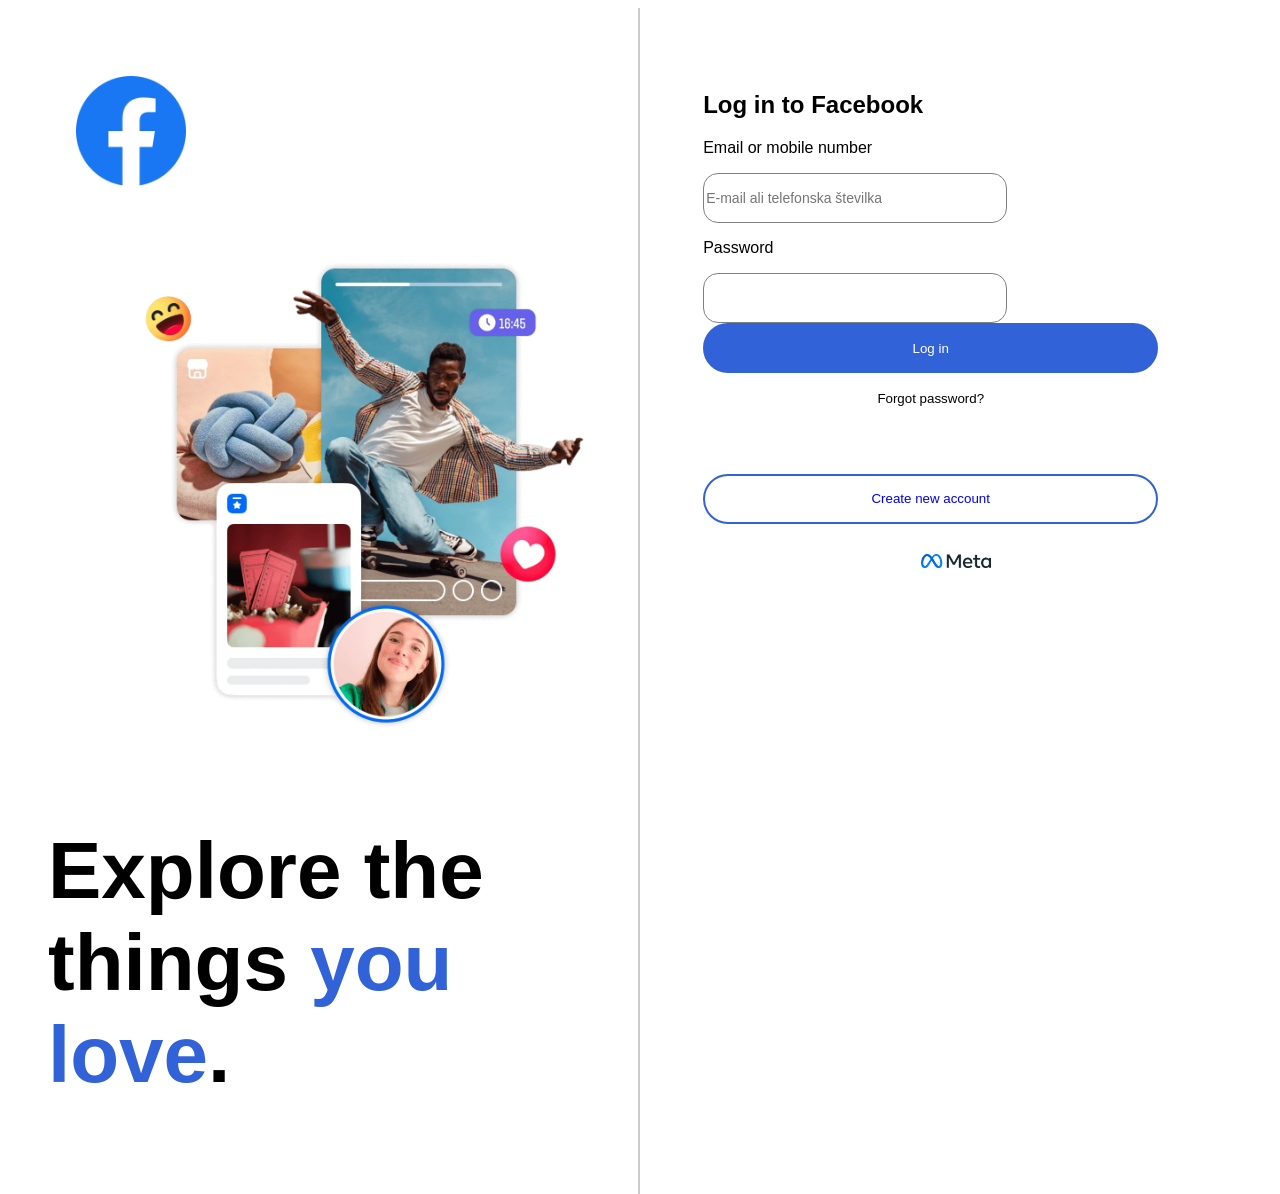
==== index.html @ dcfb1d80 "prvi commit" ====
<!DOCTYPE html>
<html>
<head>
	<title>Facebook</title>
	<link rel="stylesheet" href="styles.css">
	<script src="script.js"></script>
</head>
<body>
	<div class="vse">
		
		<div class="levi">
			<img src="logo.png" alt="logo" class="logo">
			<img src="slika1.png" alt="slika1"  class="slika1">
			<h1 class="levoBesedil">Explore the things <span style="color:#3162d8;">you love</span>.</h1>
		</div>

		<div class="desni">
			<h2>Log in to Facebook</h2>
			<div class="polje">
				<p>Email or mobile number</p> 
				<input type="text" name="email" class="mail" placeholder="E-mail ali telefonska številka" required>
			</div>
			<div class="polje">
				<p>Password</p>
				<input type="password" name="geslo" required>
			</div>
			<button type="submit" class="b1">Log in</button>
			<button id="forgot-password" class="b2">Forgot password?</button>
			<button type="submit" class="b3"><a href="singUp.html" style="text-decoration: none;">Create new account</a></button>
			<div class="metaPolje">
				<img src="meta.png" alt="meta" class="meta">
			</div>
		</div>
	
	</div>
</body>
</html>
---- styles.css ----
body{
	font-family: Segoe UI Historic, Segoe UI, Helvetica, Arial, sans-serif;
}

.vse {
    margin: 0 auto;
    display: grid;
	grid-template-columns: 1fr 1fr;
	height: 100vh;
}

.levi {
	/*width: 45%;*/
	border-right: 2px solid #CCCCCC;
	padding: 40px;
}

.logo {
	width: 20%;
	margin: 5%;
}

.slika1 {
    width: 100%;
}

.levoBesedil {
	font-size: 500%;
}

.desni {
	/*width: 45%;*/
	padding: 10%;
}
.metaPolje {
	display: flex;
    justify-content: center;
    align-items: center;
    flex-direction: column;
    margin: 30px;
}

.meta {
	width: 70px;
	display: block;
}

button{
	width: 90%;
    height: 50px;
	border-radius: 50px;
}

input{
	border: 1px solid gray;
	border-radius: 15px;
    font-size: 14px;
    box-sizing: border-box;
	width: 60%;
    height: 50px;
}

select {
	border: 1px solid gray;
	border-radius: 15px;
    font-size: 14px;
    box-sizing: border-box;
	width: 60%;
    height: 50px;
}

.b1 {
	background-color: #3162d8;
	border: 2px solid #3162d8;
	color: white;
}

.b1:hover {
    background-color: #2851A3;
}

.b2 {
	background-color: white;
	border: 2px solid white;
	color: black;
}

.b2:hover {
    background-color: #CCCCCC;
}

.b3 {
	border: 2px solid #3162d8;
	background-color: white;
	color: #3162d8;
	margin-top: 10%;
}

.b3:hover {
    background-color: #CCCCCC;
}

.b4 {
	background-color: #f3f4f5;
	border: 2px solid white;
	color: black;
}

.b4:hover {
    background-color: #CCCCCC;
}


@media (max-width:1100px) {
	.vse{
		grid-template-columns: 1fr;
		}
	
	.levi{
		display:none;
	}
	
}

.out {
    text-align: center;
	background-color: white;
	border: 2px solid white;
	color: black;
	width: 50px;
    height: 50px;
	font-size: 30px;
	display: block;
    margin-bottom: 10px;
}

.singUp {
	margin: 5% 10%;
}

.out:hover {
    background-color: #CCCCCC;
}

.d {
	display: flex;
    gap: 5px;
    align-items: center;
}

.da {
	display: flex;
    flex-direction: column;
}
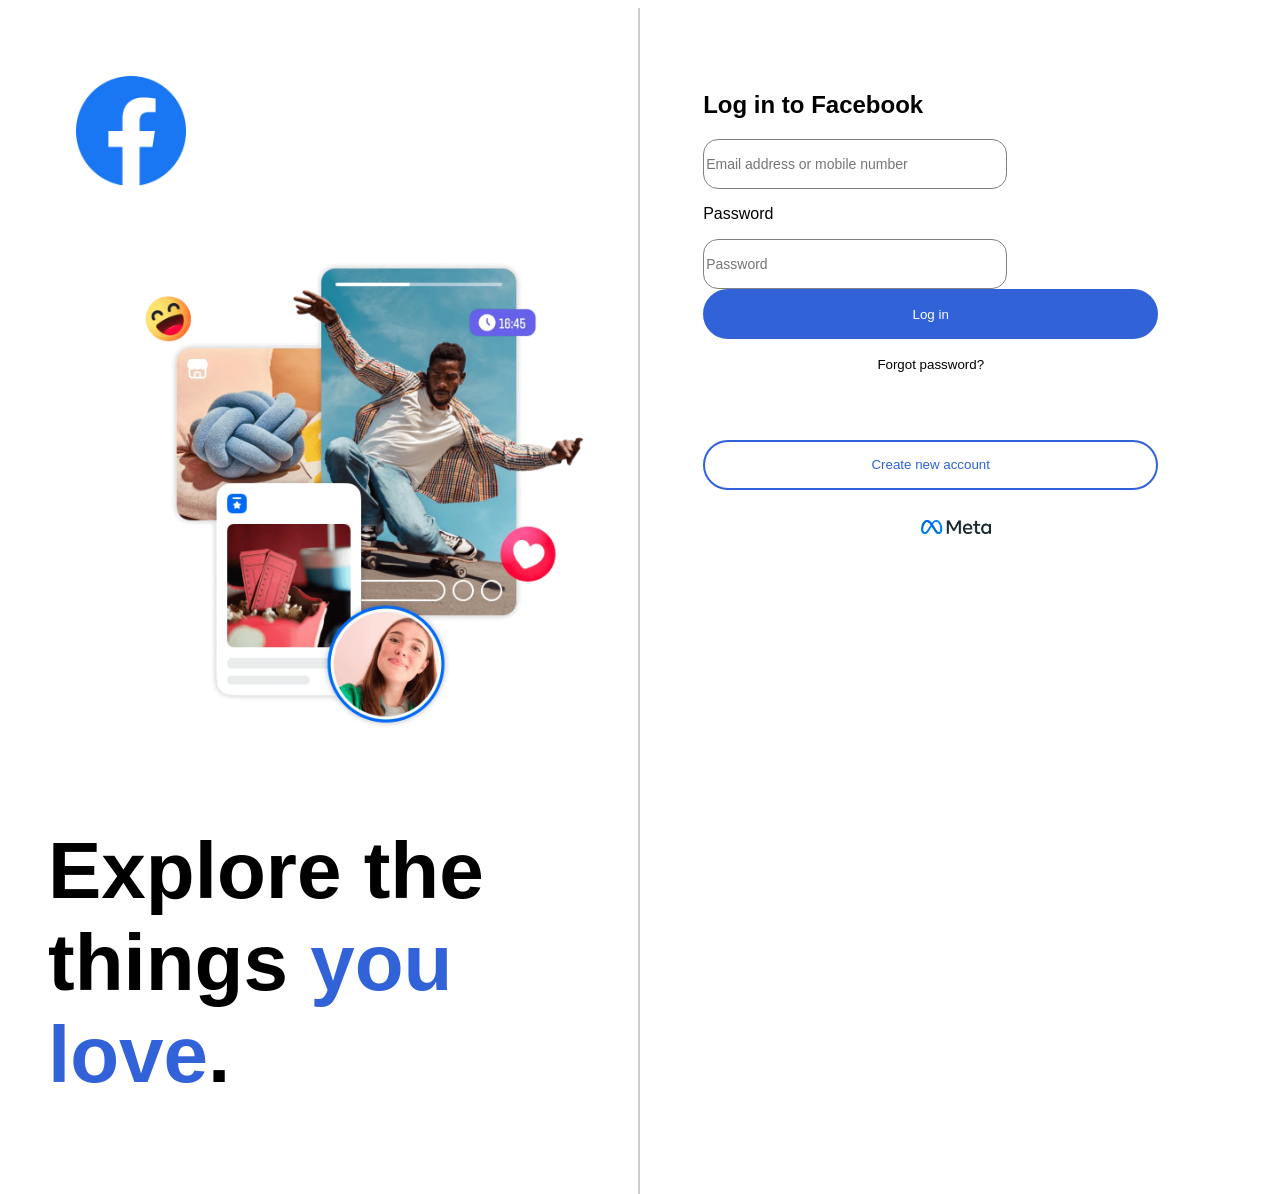
==== commit 7063c85a: "posodobljeno" ====
--- a/index.html
+++ b/index.html
@@ -17,16 +17,15 @@
 		<div class="desni">
 			<h2>Log in to Facebook</h2>
 			<div class="polje">
-				<p>Email or mobile number</p> 
-				<input type="text" name="email" class="mail" placeholder="E-mail ali telefonska številka" required>
+				<input type="text" name="email" class="mail" placeholder="Email address or mobile number" required>
 			</div>
 			<div class="polje">
 				<p>Password</p>
-				<input type="password" name="geslo" required>
+				<input type="password" name="geslo" placeholder="Password" required>
 			</div>
 			<button type="submit" class="b1">Log in</button>
 			<button id="forgot-password" class="b2">Forgot password?</button>
-			<button type="submit" class="b3"><a href="singUp.html" style="text-decoration: none;">Create new account</a></button>
+			<button id="create-account" class="b3">Create new account</button>
 			<div class="metaPolje">
 				<img src="meta.png" alt="meta" class="meta">
 			</div>
--- a/styles.css
+++ b/styles.css
@@ -1,6 +1,8 @@
 body{
 	font-family: Segoe UI Historic, Segoe UI, Helvetica, Arial, sans-serif;
 }
+
+
 
 .vse {
     margin: 0 auto;
@@ -151,4 +153,8 @@
 .da {
 	display: flex;
     flex-direction: column;
+}
+
+.hidden{
+	display: none!important;
 }
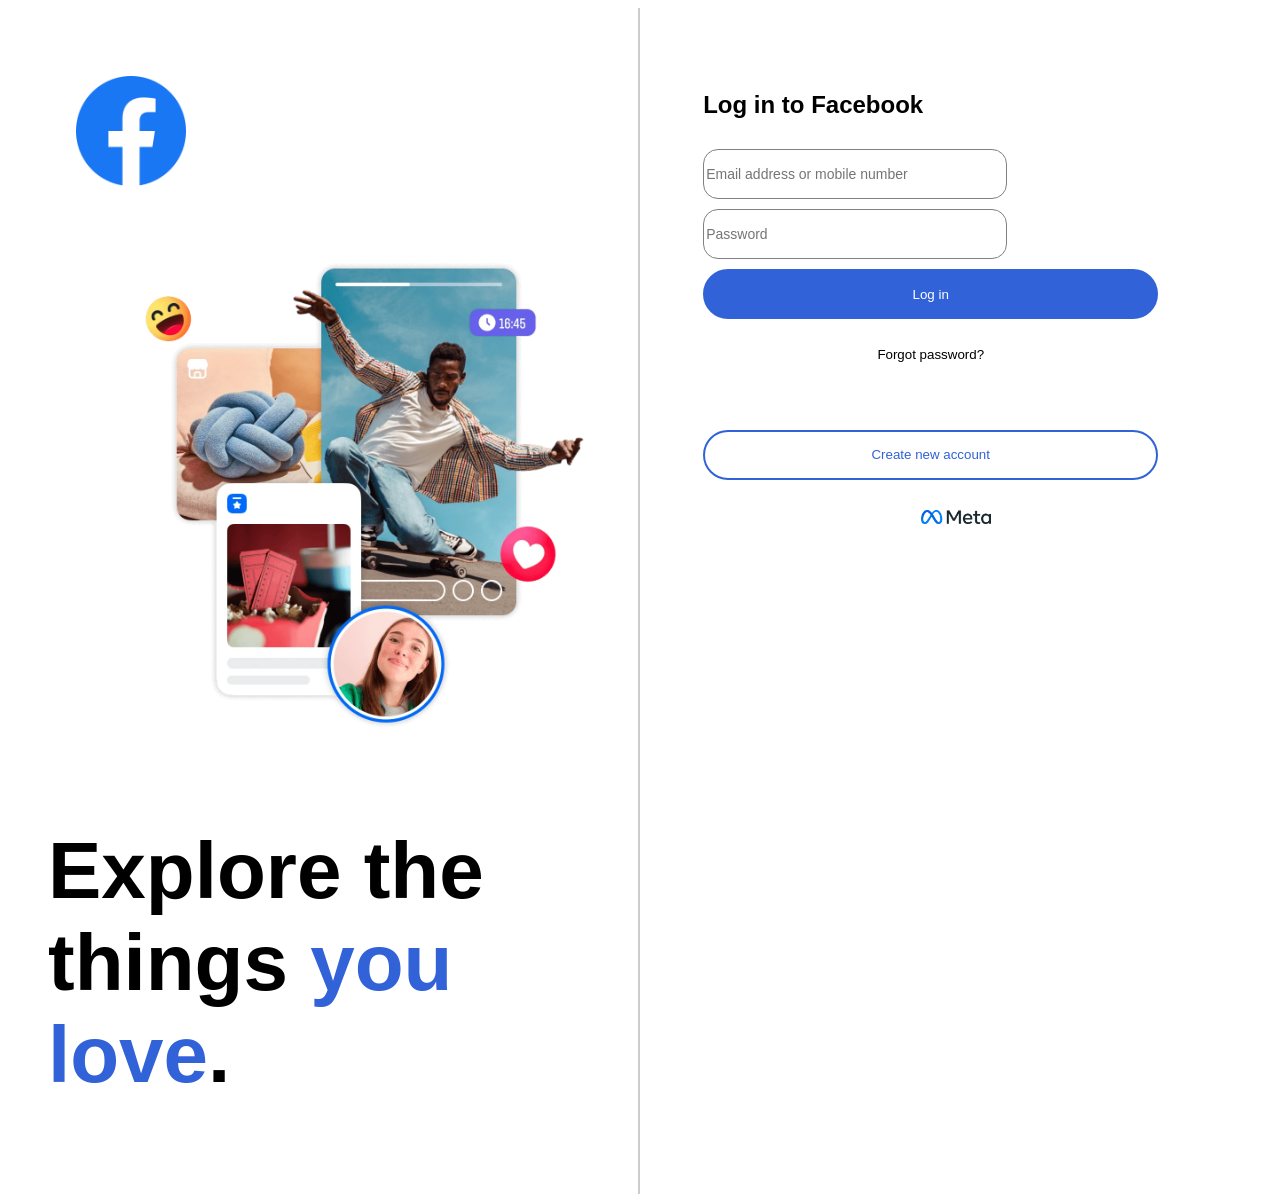
==== commit 512c4ef3: "posodobljeno" ====
--- a/index.html
+++ b/index.html
@@ -20,7 +20,6 @@
 				<input type="text" name="email" class="mail" placeholder="Email address or mobile number" required>
 			</div>
 			<div class="polje">
-				<p>Password</p>
 				<input type="password" name="geslo" placeholder="Password" required>
 			</div>
 			<button type="submit" class="b1">Log in</button>
--- a/styles.css
+++ b/styles.css
@@ -51,6 +51,7 @@
 	width: 90%;
     height: 50px;
 	border-radius: 50px;
+	margin-top: 10px;
 }
 
 input{
@@ -60,6 +61,7 @@
     box-sizing: border-box;
 	width: 60%;
     height: 50px;
+	margin-top: 10px;
 }
 
 select {
@@ -69,6 +71,7 @@
     box-sizing: border-box;
 	width: 60%;
     height: 50px;
+	margin-top: 10px;
 }
 
 .b1 {
@@ -140,6 +143,10 @@
 	margin: 5% 10%;
 }
 
+.password {
+	margin: 5% 10%;
+}
+
 .out:hover {
     background-color: #CCCCCC;
 }
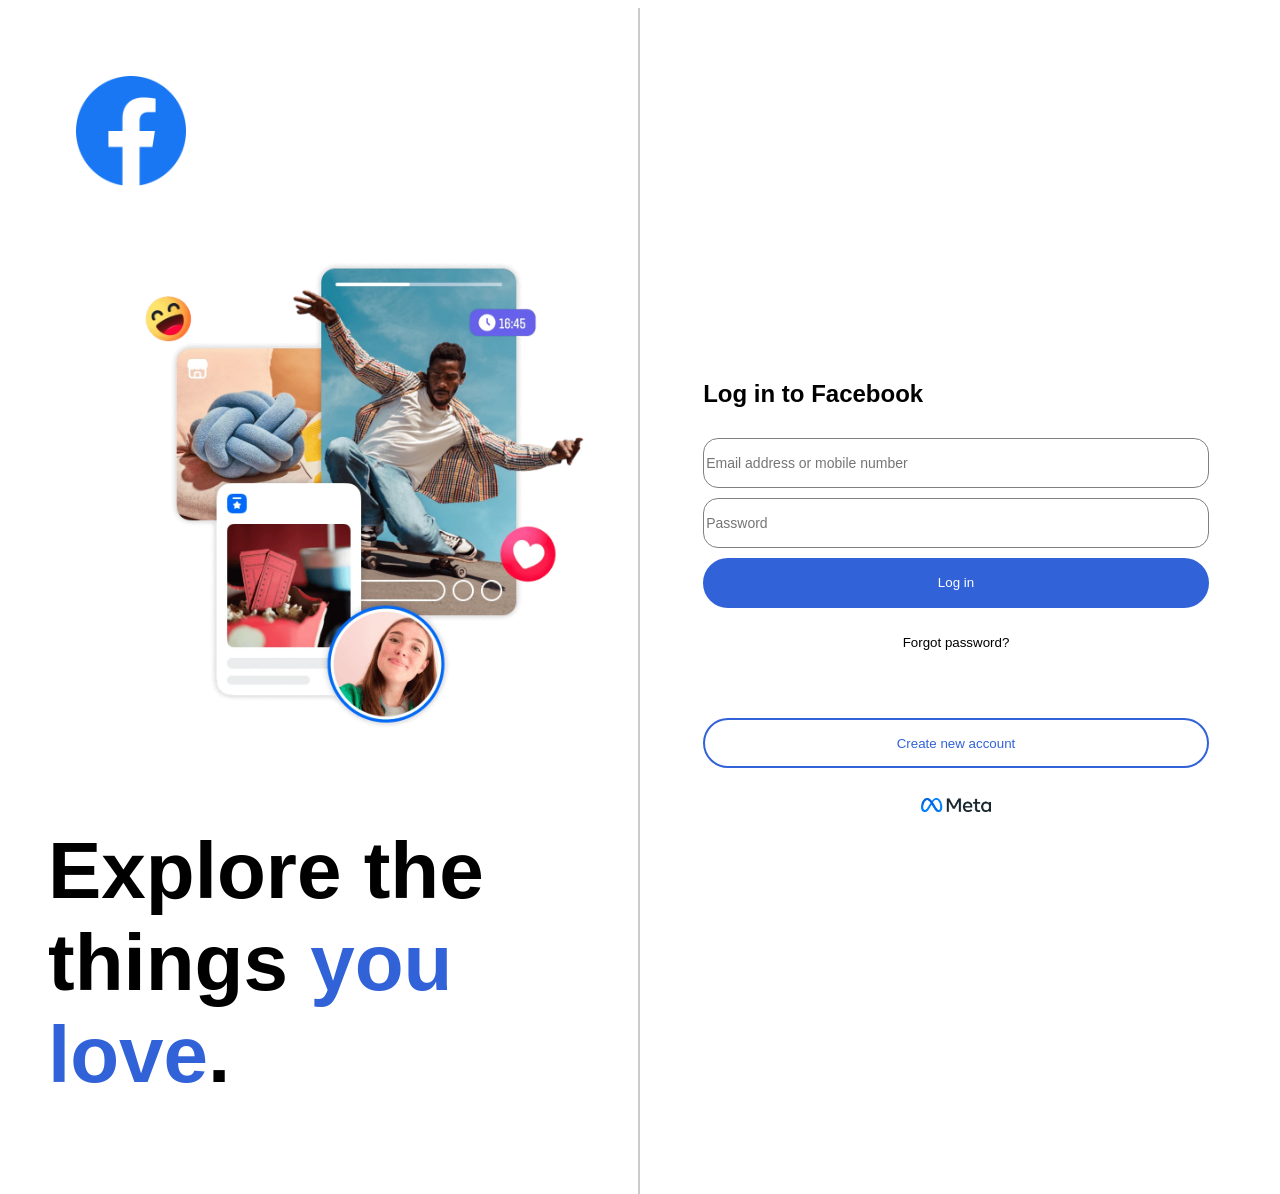
==== commit 79f794ed: "posodobljeno" ====
--- a/index.html
+++ b/index.html
@@ -20,7 +20,7 @@
 				<input type="text" name="email" class="mail" placeholder="Email address or mobile number" required>
 			</div>
 			<div class="polje">
-				<input type="password" name="geslo" placeholder="Password" required>
+				<input type="password" name="geslo" placeholder="Password" minlength="8" maxlength="30" required>
 			</div>
 			<button type="submit" class="b1">Log in</button>
 			<button id="forgot-password" class="b2">Forgot password?</button>
--- a/styles.css
+++ b/styles.css
@@ -33,6 +33,10 @@
 .desni {
 	/*width: 45%;*/
 	padding: 10%;
+	display: flex;
+    flex-direction: column;
+    justify-content: center;
+    margin: 0;
 }
 .metaPolje {
 	display: flex;
@@ -48,7 +52,7 @@
 }
 
 button{
-	width: 90%;
+	width: 100%;
     height: 50px;
 	border-radius: 50px;
 	margin-top: 10px;
@@ -59,7 +63,7 @@
 	border-radius: 15px;
     font-size: 14px;
     box-sizing: border-box;
-	width: 60%;
+	width: 100%;
     height: 50px;
 	margin-top: 10px;
 }
@@ -69,7 +73,7 @@
 	border-radius: 15px;
     font-size: 14px;
     box-sizing: border-box;
-	width: 60%;
+	width: 100%;
     height: 50px;
 	margin-top: 10px;
 }
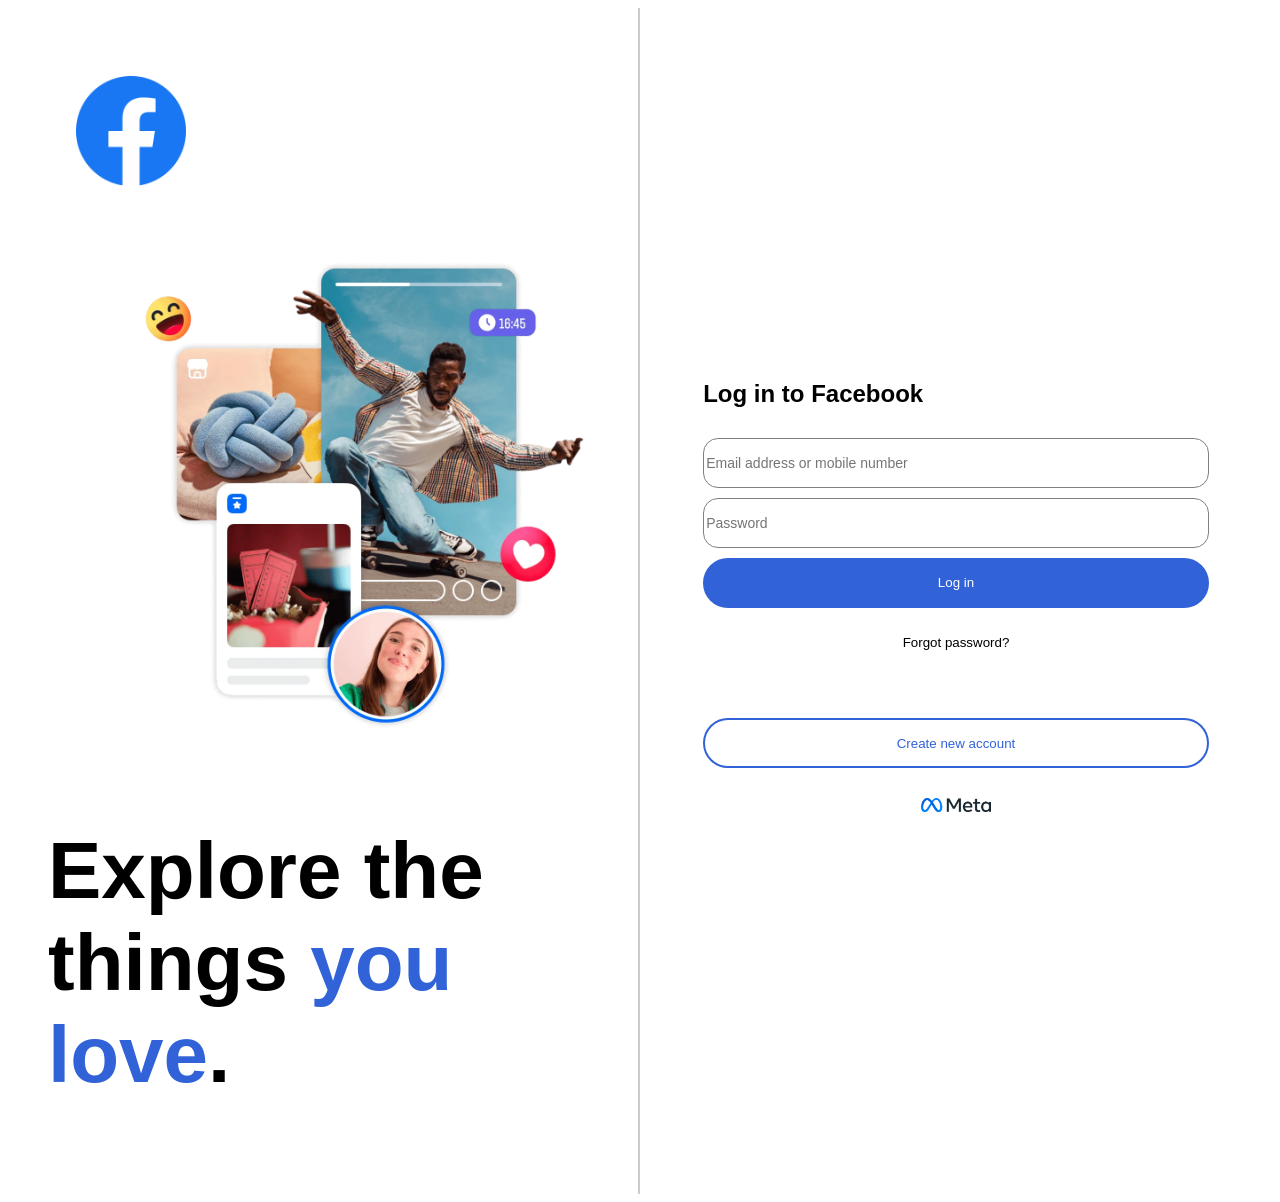
==== commit b2c48cba: "posodobljeno" ====
--- a/index.html
+++ b/index.html
@@ -22,7 +22,8 @@
 			<div class="polje">
 				<input type="password" name="geslo" placeholder="Password" minlength="8" maxlength="30" required>
 			</div>
-			<button type="submit" class="b1">Log in</button>
+			<button type="submit" class="b1" id="loginBtn">Log in</button>
+			<div id="toast">Submit successfully!</div>
 			<button id="forgot-password" class="b2">Forgot password?</button>
 			<button id="create-account" class="b3">Create new account</button>
 			<div class="metaPolje">
--- a/styles.css
+++ b/styles.css
@@ -8,7 +8,7 @@
     margin: 0 auto;
     display: grid;
 	grid-template-columns: 1fr 1fr;
-	height: 100vh;
+	/*height: 100vh;*/
 }
 
 .levi {
@@ -168,4 +168,25 @@
 
 .hidden{
 	display: none!important;
+}
+
+#toast {
+    visibility: hidden;
+    min-width: 220px;
+    background-color: #28a745;
+    color: white;
+    text-align: center;
+    border-radius: 10px;
+    padding: 16px;
+    position: fixed;
+    bottom: 30px;
+    right: 30px;
+    font-size: 16px;
+    opacity: 0;
+    transition: opacity 0.4s;
+}
+
+#toast.show {
+    visibility: visible;
+    opacity: 1;
 }
